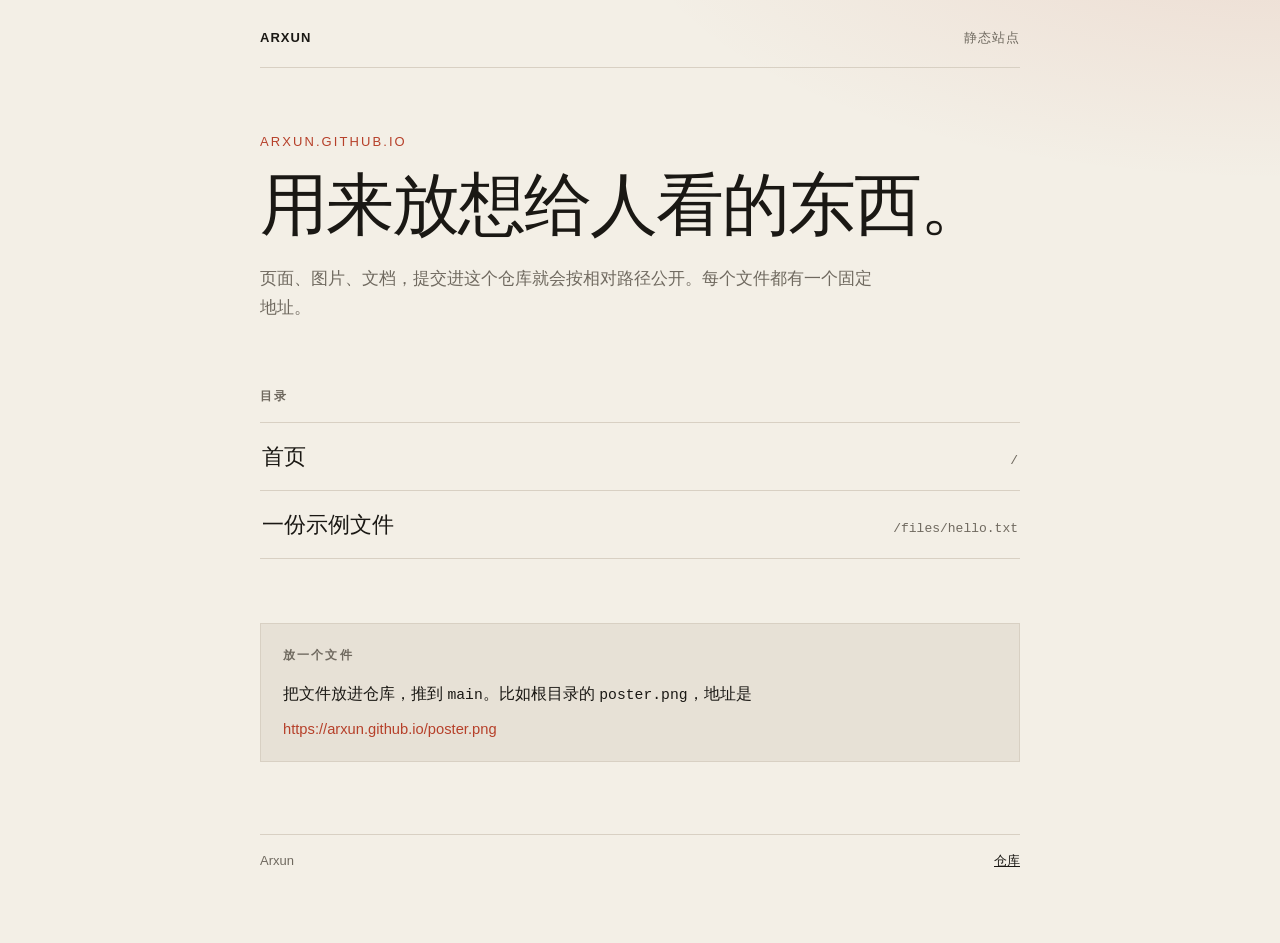
==== index.html @ b541a9dd "feat:init" ====
<!DOCTYPE html>
<html lang="zh-CN">
<head>
  <meta charset="utf-8">
  <meta name="viewport" content="width=device-width, initial-scale=1">
  <title>Arxun</title>
  <meta name="description" content="Arxun 的公开页面和静态文件。提交到仓库里的文件，会以固定地址提供。">
  <meta name="theme-color" content="#f3efe6">
  <link rel="icon" href="data:image/svg+xml,%3Csvg xmlns='http://www.w3.org/2000/svg' viewBox='0 0 32 32'%3E%3Crect width='32' height='32' rx='4' fill='%231a1814'/%3E%3Ctext x='16' y='22' text-anchor='middle' font-family='Georgia,serif' font-size='16' fill='%23f3efe6'%3EA%3C/text%3E%3C/svg%3E">
  <style>
    :root {
      --paper: #f3efe6;
      --ink: #1a1814;
      --muted: #6f695f;
      --line: #d8d0c3;
      --seal: #b6402a;
      --soft: #e7e1d6;
      color-scheme: light;
    }

    @media (prefers-color-scheme: dark) {
      :root {
        --paper: #141311;
        --ink: #ece7dc;
        --muted: #a39b8e;
        --line: #2e2a24;
        --seal: #e07a64;
        --soft: #1d1b18;
        color-scheme: dark;
      }
    }

    * { box-sizing: border-box; }

    html { scroll-behavior: smooth; }

    body {
      margin: 0;
      min-height: 100vh;
      background:
        radial-gradient(1200px 500px at 100% -10%, color-mix(in srgb, var(--seal) 12%, transparent), transparent 55%),
        var(--paper);
      color: var(--ink);
      font-family: "Iowan Old Style", "Palatino Linotype", Palatino, "Songti SC", "Noto Serif SC", serif;
      line-height: 1.6;
    }

    a { color: inherit; }

    .wrap {
      width: min(760px, calc(100% - 40px));
      margin: 0 auto;
      padding: 28px 0 72px;
    }

    header {
      display: flex;
      align-items: baseline;
      justify-content: space-between;
      gap: 16px;
      padding-bottom: 18px;
      border-bottom: 1px solid var(--line);
      font-family: "Avenir Next", "PingFang SC", "Hiragino Sans GB", "Noto Sans SC", sans-serif;
      font-size: 13px;
      letter-spacing: 0.08em;
      text-transform: uppercase;
    }

    .mark {
      font-weight: 600;
      text-decoration: none;
    }

    .host { color: var(--muted); }

    main { padding-top: 64px; }

    .kicker {
      margin: 0 0 14px;
      color: var(--seal);
      font-family: "Avenir Next", "PingFang SC", "Hiragino Sans GB", "Noto Sans SC", sans-serif;
      font-size: 13px;
      letter-spacing: 0.16em;
      text-transform: uppercase;
    }

    h1 {
      margin: 0;
      max-width: min(12em, 100%);
      font-size: clamp(36px, 7vw, 68px);
      font-weight: 560;
      letter-spacing: -0.03em;
      line-height: 1.12;
    }

    .lead {
      max-width: 36em;
      margin: 22px 0 0;
      color: var(--muted);
      font-family: "Avenir Next", "PingFang SC", "Hiragino Sans GB", "Noto Sans SC", sans-serif;
      font-size: 17px;
      line-height: 1.7;
    }

    section { margin-top: 64px; }

    h2 {
      margin: 0 0 16px;
      font-family: "Avenir Next", "PingFang SC", "Hiragino Sans GB", "Noto Sans SC", sans-serif;
      font-size: 12px;
      font-weight: 600;
      letter-spacing: 0.18em;
      text-transform: uppercase;
      color: var(--muted);
    }

    .catalog {
      margin: 0;
      padding: 0;
      list-style: none;
      border-top: 1px solid var(--line);
    }

    .catalog a {
      display: grid;
      grid-template-columns: 1fr auto;
      gap: 16px;
      align-items: baseline;
      padding: 16px 2px;
      border-bottom: 1px solid var(--line);
      text-decoration: none;
    }

    .catalog a:hover .name { color: var(--seal); }

    .catalog a:focus-visible {
      outline: 2px solid var(--seal);
      outline-offset: 4px;
    }

    .name { font-size: 22px; }

    .path {
      color: var(--muted);
      font-family: "SF Mono", ui-monospace, "Cascadia Code", Menlo, Consolas, monospace;
      font-size: 13px;
    }

    .note {
      padding: 22px 22px 20px;
      background: var(--soft);
      border: 1px solid var(--line);
    }

    .note p {
      margin: 0;
      font-family: "Avenir Next", "PingFang SC", "Hiragino Sans GB", "Noto Sans SC", sans-serif;
    }

    .note p + p { margin-top: 10px; }

    code, .url {
      font-family: "SF Mono", ui-monospace, "Cascadia Code", Menlo, Consolas, monospace;
      font-size: 0.92em;
    }

    .url {
      color: var(--seal);
      word-break: break-all;
    }

    footer {
      display: flex;
      justify-content: space-between;
      gap: 16px;
      margin-top: 72px;
      padding-top: 16px;
      border-top: 1px solid var(--line);
      color: var(--muted);
      font-family: "Avenir Next", "PingFang SC", "Hiragino Sans GB", "Noto Sans SC", sans-serif;
      font-size: 13px;
    }

    footer a { color: var(--ink); }

    @media (max-width: 640px) {
      .wrap { width: min(760px, calc(100% - 28px)); }
      main { padding-top: 40px; }
      .catalog a { grid-template-columns: 1fr; gap: 4px; }
      footer { flex-direction: column; }
    }

    @media (prefers-reduced-motion: reduce) {
      html { scroll-behavior: auto; }
    }
  </style>
</head>
<body>
  <div class="wrap">
    <header>
      <a class="mark" href="/">Arxun</a>
      <span class="host">静态站点</span>
    </header>

    <main>
      <p class="kicker">arxun.github.io</p>
      <h1>用来放想给人看的东西。</h1>
      <p class="lead">页面、图片、文档，提交进这个仓库就会按相对路径公开。每个文件都有一个固定地址。</p>

      <section aria-labelledby="catalog-title">
        <h2 id="catalog-title">目录</h2>
        <ul class="catalog">
          <!-- 新增一项：复制一个 li，改标题和链接 -->
          <li>
            <a href="/">
              <span class="name">首页</span>
              <span class="path">/</span>
            </a>
          </li>
          <li>
            <a href="/files/hello.txt">
              <span class="name">一份示例文件</span>
              <span class="path">/files/hello.txt</span>
            </a>
          </li>
        </ul>
      </section>

      <section class="note" aria-labelledby="howto-title">
        <h2 id="howto-title">放一个文件</h2>
        <p>把文件放进仓库，推到 <code>main</code>。比如根目录的 <code>poster.png</code>，地址是</p>
        <p class="url">https://arxun.github.io/poster.png</p>
      </section>
    </main>

    <footer>
      <span>Arxun</span>
      <a href="https://github.com/Arxun/arxun.github.io">仓库</a>
    </footer>
  </div>
</body>
</html>
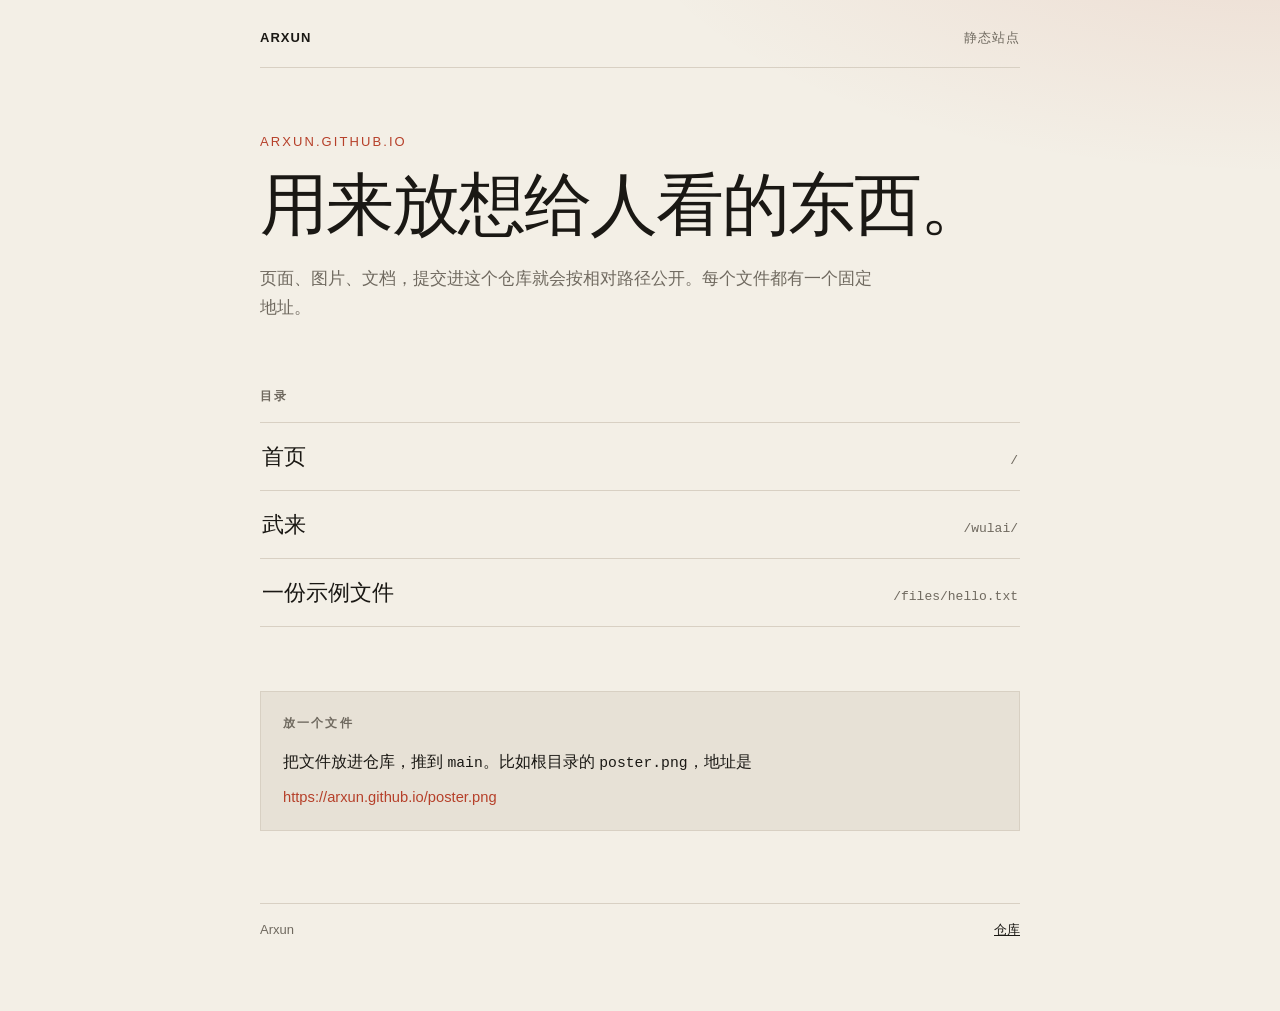
==== commit 0935c2fb: "publish: 添加武来静态站点 /wulai/ 首页目录增加入口链接。  Co-authored-by: Cursor <cursoragent@cursor.com>" ====
--- a/index.html
+++ b/index.html
@@ -218,6 +218,12 @@
             </a>
           </li>
           <li>
+            <a href="/wulai/">
+              <span class="name">武来</span>
+              <span class="path">/wulai/</span>
+            </a>
+          </li>
+          <li>
             <a href="/files/hello.txt">
               <span class="name">一份示例文件</span>
               <span class="path">/files/hello.txt</span>
